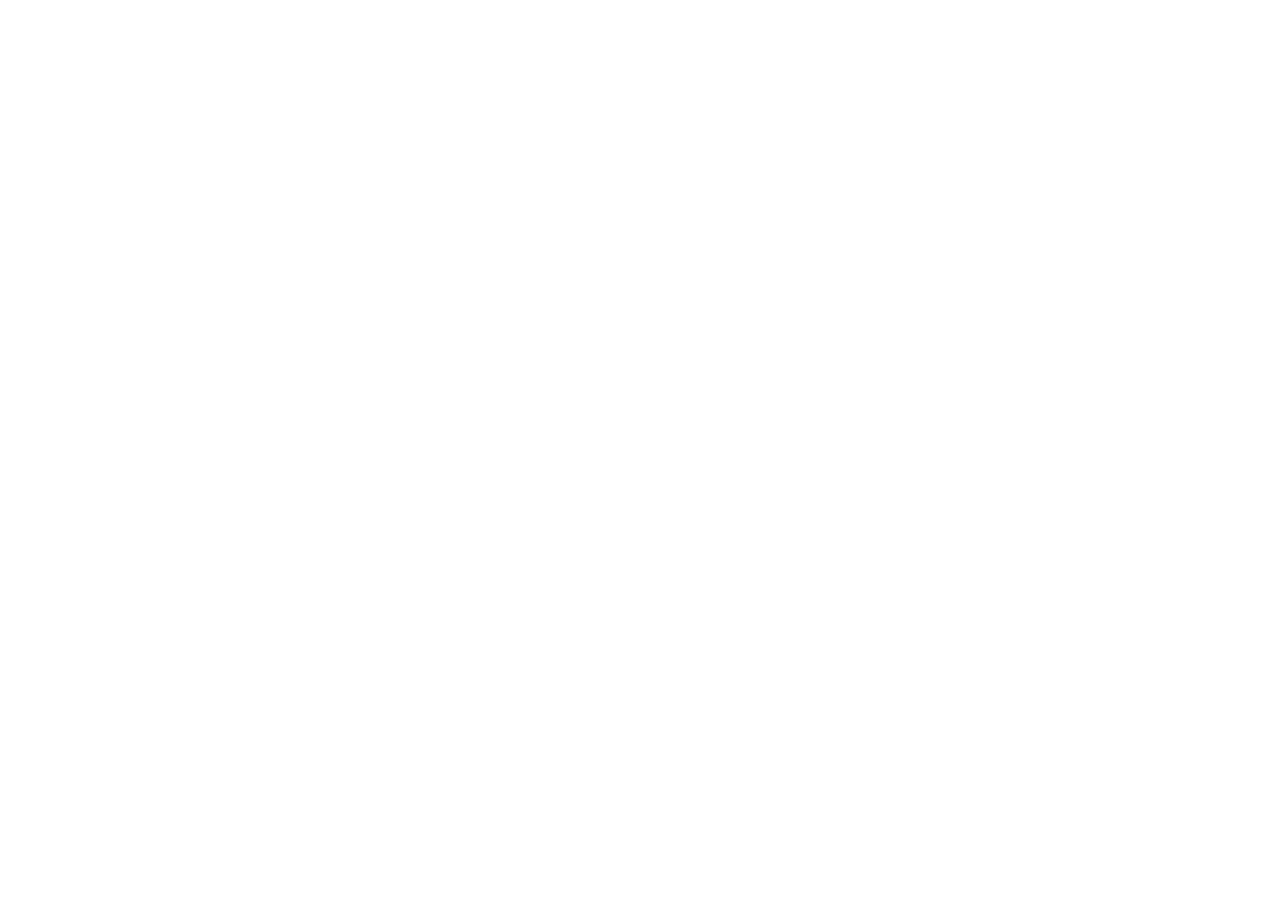
==== new_panorama/index.html @ 1f50ad27 "new" ====
<!DOCTYPE html>
<html>
  <head>
    <meta charset="utf-8">
    <title>Panorama</title>
    <meta name="description" content="Panorama — A-Frame">
    <script src="aframe.js"></script>
  </head>
  <body>
    <a-scene>
      <a-sky src="001.jpg" rotation="0 -130 0"></a-sky>
    </a-scene>
  </body>
</html>
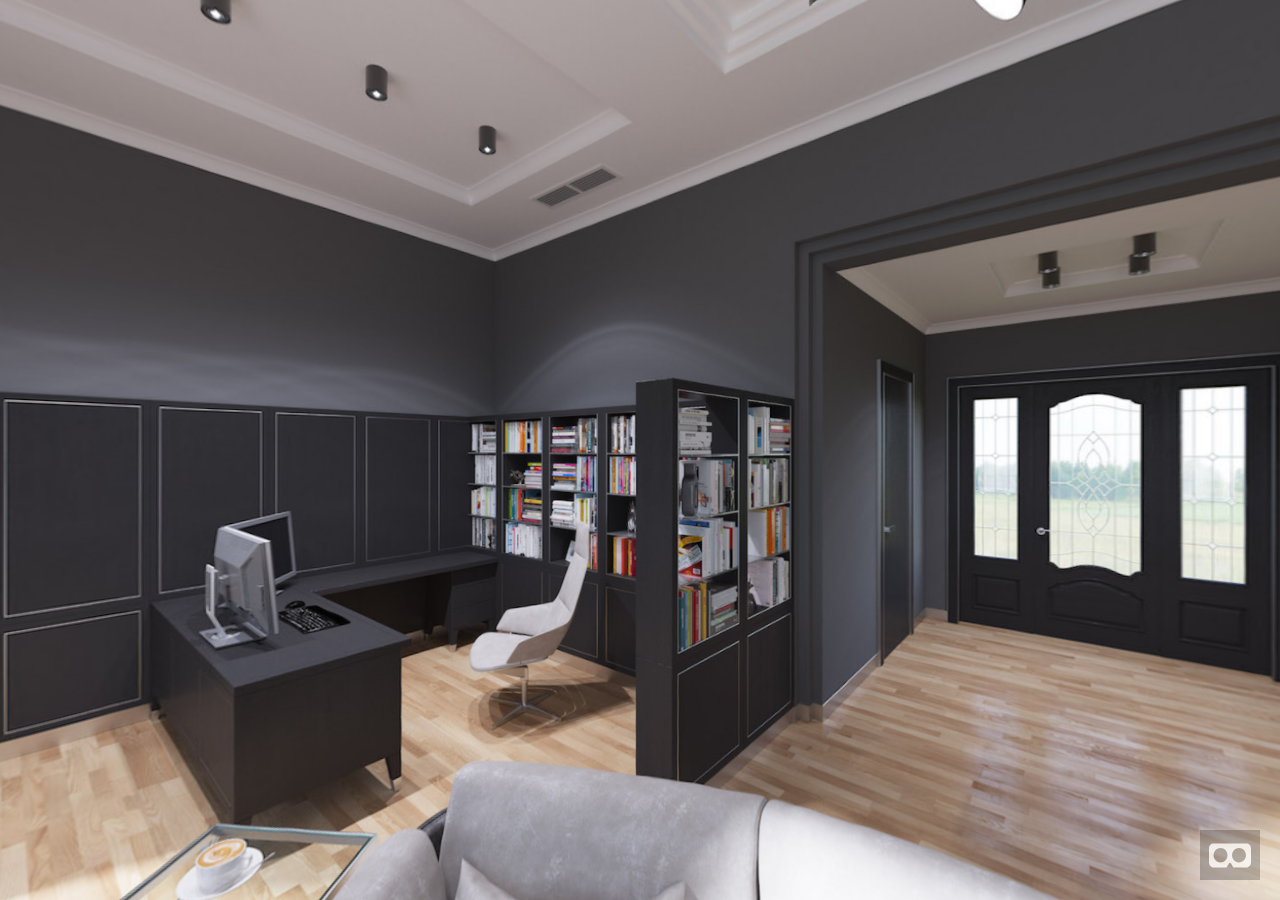
==== commit 478e6391: "new2" ====
--- a/new_panorama/index.html
+++ b/new_panorama/index.html
@@ -4,7 +4,7 @@
     <meta charset="utf-8">
     <title>Panorama</title>
     <meta name="description" content="Panorama — A-Frame">
-    <script src="aframe.js"></script>
+    <script src="aframe.min.js"></script>
   </head>
   <body>
     <a-scene>
